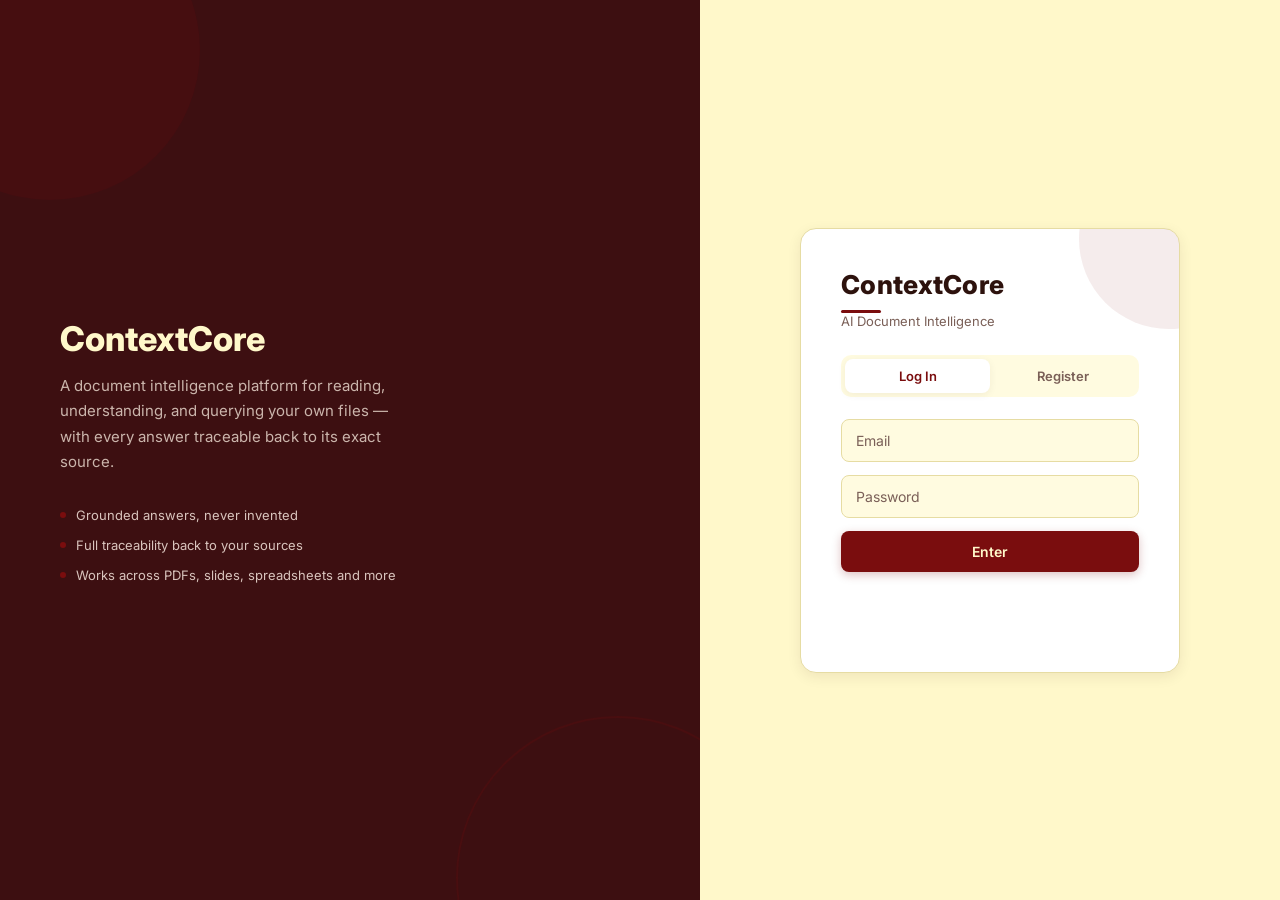
==== static/index.html @ 9d510f51 "Initial commit: ContextCore RAG project" ====
<!DOCTYPE html>
<html lang="en">
<head>
<meta charset="UTF-8">
<title>ContextCore</title>
<link rel="icon" href="data:image/svg+xml,<svg xmlns=%22http://www.w3.org/2000/svg%22 viewBox=%220 0 20 20%22><rect width=%2220%22 height=%2220%22 rx=%225%22 fill=%22%237A0D0E%22/></svg>">
<link rel="preconnect" href="https://fonts.googleapis.com">
<link rel="preconnect" href="https://fonts.gstatic.com" crossorigin>
<link href="https://fonts.googleapis.com/css2?family=Inter:wght@400;500;600;700;800&display=swap" rel="stylesheet">
<link rel="stylesheet" href="style.css?v=6">
</head>
<body>

<div id="auth-screen" class="screen">
  <div class="auth-split">
    <div class="auth-brand-panel">
      <div class="auth-brand-title">ContextCore</div>
      <div class="auth-brand-sub">A document intelligence platform for reading, understanding, and querying your own files — with every answer traceable back to its exact source.</div>
      <div class="auth-brand-features">
        <div class="auth-brand-feature"><span class="auth-brand-feature-dot"></span>Grounded answers, never invented</div>
        <div class="auth-brand-feature"><span class="auth-brand-feature-dot"></span>Full traceability back to your sources</div>
        <div class="auth-brand-feature"><span class="auth-brand-feature-dot"></span>Works across PDFs, slides, spreadsheets and more</div>
      </div>
    </div>
    <div class="auth-form-panel">
      <div class="auth-card">
        <div class="brand-text-large">ContextCore</div>
        <div class="auth-accent-bar"></div>
        <p class="subtitle">AI Document Intelligence</p>
        <div class="tabs">
          <button class="tab active" data-tab="login">Log In</button>
          <button class="tab" data-tab="register">Register</button>
        </div>
        <form id="login-form" class="auth-form">
          <input type="email" id="login-email" placeholder="Email" required>
          <input type="password" id="login-password" placeholder="Password" required>
          <button type="submit" class="btn-primary">Enter</button>
          <p class="error" id="login-error"></p>
        </form>
        <form id="register-form" class="auth-form hidden">
          <input type="email" id="register-email" placeholder="Email" required>
          <input type="password" id="register-password" placeholder="Password (min 8 characters)" required>
          <button type="submit" class="btn-primary">Create Account</button>
          <p class="error" id="register-error"></p>
        </form>
        <p class="session-note" id="session-note"></p>
      </div>
    </div>
  </div>
</div>

<div id="dashboard-screen" class="screen hidden">
  <aside class="sidebar" id="sidebar">
    <div class="sidebar-top">
      <div class="sidebar-logo"><span class="logo-mark small"></span><span class="sidebar-logo-text">ContextCore</span></div>
      <button id="sidebar-toggle" class="sidebar-toggle" title="Collapse sidebar">&lt;</button>
    </div>
    <div class="sidebar-section-label">Workspace</div>
    <button class="nav-item active" data-view="overview">Overview</button>
    <button class="nav-item" data-view="ask">Ask AI</button>
    <button class="nav-item" data-view="documents">Documents</button>
    <button class="nav-item" data-view="history">Chat History</button>
    <button class="nav-item" data-view="pipeline">RAG Pipeline</button>
    <button class="nav-item" data-view="evaluation">Evaluation</button>
    <button class="nav-item" data-view="settings">Settings</button>
    <div class="sidebar-spacer"></div>
    <div class="sidebar-user" id="sidebar-user"></div>
    <button id="logout-btn" class="nav-item logout">Log Out</button>
  </aside>

  <main class="content">

    <section id="view-overview" class="view active">
      <div class="hero-panel">
        <div class="hero-text">
          <div class="hero-greeting" id="hero-greeting">Welcome back</div>
          <div class="hero-sub">System status: <span id="hero-status">checking</span></div>
        </div>
        <button id="refresh-btn" class="btn-secondary">Refresh</button>
      </div>

      <div class="explainer-panel">
        <div class="explainer-title">How this system works</div>
        <div class="explainer-steps">
          <div class="explainer-step">
            <div class="explainer-step-num">1</div>
            <div class="explainer-step-title">Upload documents</div>
            <div class="explainer-step-desc">Add PDFs, slides, spreadsheets or notes on the Documents page. Each file is automatically read, split into smaller pieces, and made searchable.</div>
          </div>
          <div class="explainer-divider"></div>
          <div class="explainer-step">
            <div class="explainer-step-num">2</div>
            <div class="explainer-step-title">Ask a question</div>
            <div class="explainer-step-desc">On Ask AI, type any question. The system searches your uploaded documents for the most relevant pieces automatically.</div>
          </div>
          <div class="explainer-divider"></div>
          <div class="explainer-step">
            <div class="explainer-step-num">3</div>
            <div class="explainer-step-title">Get a grounded answer</div>
            <div class="explainer-step-desc">The answer is generated only from what was found in your documents, with the exact sources shown alongside it.</div>
          </div>
        </div>
      </div>

      <div class="stat-section-title">System status</div>
      <div class="stat-grid">
        <div class="stat-card tooltip-host">
          <div class="stat-label">Documents</div>
          <div class="stat-value skeleton" id="stat-documents">—</div>
          <div class="stat-sub" id="stat-documents-sub"></div>
          <span class="tooltip-bubble">The total number of files you've uploaded and indexed for search.</span>
        </div>
        <div class="stat-card tooltip-host">
          <div class="stat-label">Indexed Chunks</div>
          <div class="stat-value skeleton" id="stat-chunks">—</div>
          <div class="stat-sub" id="stat-chunks-sub"></div>
          <span class="tooltip-bubble">Documents are split into smaller pieces so the AI can find the exact relevant part of a large file.</span>
        </div>
        <div class="stat-card tooltip-host">
          <div class="stat-label">Collections</div>
          <div class="stat-value skeleton" id="stat-collections">—</div>
          <div class="stat-sub">Subject groupings</div>
          <span class="tooltip-bubble">Optional labels you give documents when uploading, so you can group and browse them by subject later.</span>
        </div>
        <div class="stat-card tooltip-host">
          <div class="stat-label">Index Health</div>
          <div class="stat-value skeleton" id="stat-health">—</div>
          <div class="stat-sub" id="stat-health-sub"></div>
          <span class="tooltip-bubble">A background check confirming nothing is broken or inconsistent in the underlying data.</span>
        </div>
        <div class="stat-card tooltip-host">
          <div class="stat-label">LLM Provider</div>
          <div class="stat-value skeleton" id="stat-provider">—</div>
          <div class="stat-sub">Current backend</div>
          <span class="tooltip-bubble">The AI model currently generating your answers.</span>
        </div>
        <div class="stat-card tooltip-host">
          <div class="stat-label">Embedding Model</div>
          <div class="stat-value skeleton" id="stat-embedding">—</div>
          <div class="stat-sub">Local, CPU</div>
          <span class="tooltip-bubble">The model that converts your text into a searchable numeric form. Runs on this machine.</span>
        </div>
        <div class="stat-card tooltip-host">
          <div class="stat-label">Latest Recall@K</div>
          <div class="stat-value skeleton" id="stat-recall">—</div>
          <div class="stat-sub" id="stat-recall-sub">Not evaluated</div>
          <span class="tooltip-bubble">A measured accuracy score: of a test set of questions, what percentage found their correct source.</span>
        </div>
        <div class="stat-card tooltip-host">
          <div class="stat-label">Failed Documents</div>
          <div class="stat-value skeleton" id="stat-failed">—</div>
          <div class="stat-sub">Need attention</div>
          <span class="tooltip-bubble">Documents that failed to process and may need to be re-uploaded.</span>
        </div>
      </div>

      <div id="load-error" class="load-error hidden"></div>
    </section>

    <section id="view-ask" class="view">
      <div class="panel-header">
        <h2>Ask AI</h2>
        <div class="header-actions">
          <span id="usage-counter" class="usage-counter"></span>
          <div class="doc-scope-wrap">
            <button type="button" id="doc-scope-btn" class="doc-scope-btn">All documents</button>
            <div id="doc-scope-panel" class="doc-scope-panel hidden"></div>
          </div>
          <button id="export-chat-btn" class="export-btn">Export Chat</button>
          <button id="new-chat-btn" class="btn-secondary btn-small">New Chat</button>
          <div class="advanced-wrap">
            <button id="advanced-toggle" class="btn-ghost btn-small">Advanced Options</button>
            <div id="advanced-panel" class="advanced-panel hidden">
        <div class="advanced-option">
          <div class="advanced-option-head">
            <label class="switch"><input type="checkbox" id="opt-multi-query"><span class="slider"></span></label>
            <div class="advanced-option-title">Multi-query search</div>
          </div>
          <div class="advanced-option-desc">Rephrases your question 2–3 different ways and searches for each, then merges the results. <strong>Best for:</strong> vague or multi-part questions. <strong>Trade-off:</strong> a few seconds slower.</div>
        </div>
        <div class="advanced-option">
          <div class="advanced-option-head">
            <label class="switch"><input type="checkbox" id="opt-compression"><span class="slider"></span></label>
            <div class="advanced-option-title">Compress context</div>
          </div>
          <div class="advanced-option-desc">Trims each retrieved source down to only its most relevant sentences before answering. <strong>Best for:</strong> long, noisy documents. <strong>Trade-off:</strong> may occasionally cut something useful.</div>
        </div>
            </div>
          </div>
        </div>
      </div>

      <div id="chat-window" class="chat-window">
        <div class="chat-empty" id="chat-empty-state">
          <div class="chat-empty-title">Ask anything about your documents</div>
          <div class="chat-empty-sub">Try one of these, or type your own question below.</div>
          <div class="chat-suggestions">
            <button class="suggestion-chip">What documents do you have access to?</button>
            <button class="suggestion-chip">Summarize the main topics covered</button>
            <button class="suggestion-chip">What is the most important concept here?</button>
          </div>
        </div>
      </div>

      <form id="chat-form" class="chat-input-row">
        <input type="text" id="chat-input" placeholder="Ask something... (press / to focus)" required autocomplete="off">
        <button type="submit" class="btn-primary" id="chat-send-btn">Send</button>
      </form>
    </section>

    <section id="view-documents" class="view">
      <div class="panel-header"><h2>Documents</h2></div>

      <div class="explainer-panel-small">
        <div class="explainer-title">Choosing a chunking strategy</div>
        <div class="strategy-grid">
          <div class="strategy-card">
            <div class="strategy-name">Recursive</div>
            <div class="strategy-desc">Splits text into fixed-size pieces, breaking cleanly at paragraphs and sentences where possible. A safe default for most documents.</div>
          </div>
          <div class="strategy-card">
            <div class="strategy-name">Semantic</div>
            <div class="strategy-desc">Groups sentences by meaning, so each piece stays on a single topic. Better for documents with distinct sections or ideas.</div>
          </div>
          <div class="strategy-card">
            <div class="strategy-name">Contextual</div>
            <div class="strategy-desc">Adds short surrounding context to each piece before storing it, helping the AI understand a piece even out of order. Best for dense technical material.</div>
          </div>
        </div>
      </div>

      <div class="upload-panel">
        <form id="upload-form" class="upload-row">
          <label class="file-input-label" id="file-label">Choose file
            <input type="file" id="upload-file" accept=".pdf,.docx,.txt,.md,.xlsx,.csv,.json,.html,.pptx" multiple style="display:none" required>
          </label>
          <input type="text" id="upload-doc-id" placeholder="Document ID (unique)" required>
          <input type="text" id="upload-collection" placeholder="Collection (optional)">
          <select id="upload-strategy">
            <option value="recursive">Recursive</option>
            <option value="semantic">Semantic</option>
            <option value="contextual">Contextual</option>
          </select>
          <button type="submit" class="btn-primary">Upload</button>
        </form>
        <div class="upload-status" id="upload-status"></div>
      </div>
      <div class="doc-filter-row">
        <select id="doc-collection-filter" class="doc-collection-filter">
          <option value="">All documents</option>
        </select>
      </div>
      <div class="doc-list" id="doc-list"><div class="empty-state">Loading documents...</div></div>
    </section>

    <section id="view-history" class="view">
      <div class="panel-header"><h2>Chat History</h2></div>
      <div class="history-layout">
        <div class="session-list">
          <input type="text" id="history-search" class="history-search" placeholder="Search chat history...">
          <div id="session-list-inner"><div class="empty-state">Loading sessions...</div></div>
        </div>
        <div class="session-detail" id="session-detail"><div class="empty-state">Select a session to view its messages.</div></div>
      </div>
    </section>

    <section id="view-pipeline" class="view">
      <div class="panel-header"><h2>RAG Pipeline</h2></div>
      <p class="section-intro">Enter any question below to see exactly how the system processes it, stage by stage, including real timing for each step.</p>
      <form id="trace-form" class="chat-input-row" style="margin-bottom: 20px;">
        <input type="text" id="trace-input" placeholder="Enter a question to trace through the pipeline..." required autocomplete="off">
        <button type="submit" class="btn-primary" id="trace-send-btn">Trace</button>
      </form>
      <div id="trace-result" class="trace-container">
        <div class="empty-state">Enter a question above to see it move through each pipeline stage.</div>
      </div>
    </section>

    <section id="view-evaluation" class="view">
      <div class="panel-header">
        <h2>Evaluation</h2>
        <button id="run-eval-btn" class="btn-primary btn-small">Run Evaluation</button>
      </div>
      <p class="section-intro">Evaluation measures real retrieval accuracy against a small set of known question-and-answer pairs. Recall@K is the percentage of questions where the correct source was found; MRR measures how highly it was ranked.</p>
      <div id="eval-status" class="upload-status"></div>
      <div id="eval-history" class="doc-list"><div class="empty-state">Loading evaluation history...</div></div>
    </section>

    <section id="view-settings" class="view">
      <div class="panel-header"><h2>Settings</h2></div>
      <div class="settings-section">
        <div class="settings-row">
          <div>
            <div class="settings-label">Appearance</div>
            <div class="settings-desc">Switch between light and dark mode.</div>
          </div>
          <label class="switch"><input type="checkbox" id="opt-dark-mode"><span class="slider"></span></label>
        </div>
        <div class="settings-row">
          <div>
            <div class="settings-label">Account</div>
            <div class="settings-desc" id="settings-email">—</div>
          </div>
        </div>
        <div class="settings-row">
          <div>
            <div class="settings-label">LLM Provider</div>
            <div class="settings-desc" id="settings-provider">—</div>
          </div>
        </div>
        <div class="settings-row">
          <div>
            <div class="settings-label">Embedding Model</div>
            <div class="settings-desc" id="settings-embedding">—</div>
          </div>
        </div>
      </div>
    </section>

  </main>
</div>

<script src="script.js?v=6"></script>
</body>
</html>
---- static/style.css ----
* { box-sizing: border-box; margin: 0; padding: 0; }

:root {
  --cream: #FFF8CA; --cream-soft: #FFFBE0; --white: #ffffff;
  --rosewood: #7A0D0E; --rosewood-dark: #58090a; --coffee: #2D120D; --coffee-soft: #3d0f11;
  --sky: #CDE3E8; --sky-dark: #a9c9d1; --ink: #2D120D; --ink-soft: #7a5f57;
  --border: #e6dca3; --danger: #a1382f; --success: #3f7a4a;
  --radius: 10px; --radius-sm: 8px;
  --shadow: 0 4px 14px rgba(45,18,13,0.08); --shadow-sm: 0 2px 8px rgba(45,18,13,0.06);
}

body[data-theme="dark"] {
  --cream: #14161a; --cream-soft: #1c1f24; --white: #22262c;
  --sky: #2f4650; --sky-dark: #3d5966; --ink: #f2f3f5; --ink-soft: #aab3bc;
  --border: #363c44; --coffee: #ffffff; --coffee-soft: #0f1012;
  --rosewood: #d94a3a; --rosewood-dark: #b93b2c;
  --shadow: 0 4px 16px rgba(0,0,0,0.6); --shadow-sm: 0 2px 10px rgba(0,0,0,0.45);
}
body[data-theme="dark"] .stat-value, body[data-theme="dark"] .doc-id, body[data-theme="dark"] .settings-label,
body[data-theme="dark"] .session-card-question, body[data-theme="dark"] .explainer-step-title,
body[data-theme="dark"] .hero-greeting, body[data-theme="dark"] .strategy-name,
body[data-theme="dark"] .brand-text, body[data-theme="dark"] .panel-header h2,
body[data-theme="dark"] .chat-empty-title, body[data-theme="dark"] .advanced-option-title {
  color: #ffffff;
}
body[data-theme="dark"] .stat-sub, body[data-theme="dark"] .doc-meta, body[data-theme="dark"] .session-card-meta,
body[data-theme="dark"] .settings-desc, body[data-theme="dark"] .explainer-step-desc,
body[data-theme="dark"] .strategy-desc, body[data-theme="dark"] .section-intro,
body[data-theme="dark"] .chat-empty-sub, body[data-theme="dark"] .advanced-option-desc,
body[data-theme="dark"] .msg-timestamp, body[data-theme="dark"] .citation-row {
  color: #b8c0c9;
}
body[data-theme="dark"] .stat-card, body[data-theme="dark"] .doc-card { border-left: 3px solid var(--rosewood); }
body[data-theme="dark"] .explainer-step-num { box-shadow: 0 0 0 3px rgba(217,74,58,0.2); }

* { transition: background-color 0.15s ease, border-color 0.15s ease, transform 0.15s ease, box-shadow 0.15s ease, opacity 0.15s ease, color 0.15s ease; }

body { font-family: 'Inter', -apple-system, sans-serif; font-size: 14px; background-color: var(--cream); color: var(--ink); height: 100vh; overflow: hidden; -webkit-font-smoothing: antialiased; }
.screen { height: 100vh; }
.hidden { display: none !important; }

@keyframes fadeSlideIn { from { opacity: 0; transform: translateY(6px); } to { opacity: 1; transform: translateY(0); } }
.msg-row { animation: fadeSlideIn 0.25s ease; }
.view.active { animation: fadeSlideIn 0.2s ease; }

/* --- Login: split-screen --- */
#auth-screen { padding: 0; }
.auth-split { display: flex; width: 100%; height: 100%; }
.auth-brand-panel { flex: 1; background: var(--coffee-soft); color: var(--cream); display: flex; flex-direction: column; justify-content: center; padding: 60px; position: relative; overflow: hidden; }
body[data-theme="dark"] .auth-brand-panel { background: #0d0e10; }
.auth-brand-panel::before { content: ""; position: absolute; top: -100px; left: -100px; width: 300px; height: 300px; background: var(--rosewood); opacity: 0.15; border-radius: 50%; }
.auth-brand-panel::after { content: ""; position: absolute; bottom: -140px; right: -80px; width: 320px; height: 320px; border: 2px solid var(--rosewood); opacity: 0.2; border-radius: 50%; }
.auth-brand-title { font-size: 34px; font-weight: 800; margin-bottom: 14px; position: relative; z-index: 1; }
.auth-brand-sub { font-size: 15px; color: #cbb5ac; max-width: 340px; line-height: 1.7; position: relative; z-index: 1; }
.auth-brand-features { margin-top: 32px; display: flex; flex-direction: column; gap: 14px; position: relative; z-index: 1; }
.auth-brand-feature { display: flex; align-items: center; gap: 10px; font-size: 13px; color: #d9c4bd; }
.auth-brand-feature-dot { width: 6px; height: 6px; border-radius: 50%; background: var(--rosewood); flex-shrink: 0; }
.auth-form-panel { flex: 1; display: flex; align-items: center; justify-content: center; background: var(--cream); }

.auth-card { background: var(--white); border-radius: 16px; box-shadow: var(--shadow); padding: 40px; width: 380px; border: 1.5px solid var(--border); position: relative; overflow: hidden; }
.auth-card::before { content: ""; position: absolute; top: -80px; right: -80px; width: 180px; height: 180px; background: var(--rosewood); opacity: 0.08; border-radius: 50%; }
.logo-row { display: flex; align-items: center; margin-bottom: 4px; position: relative; z-index: 1; }
.logo-mark { display: inline-block; width: 22px; height: 22px; background: var(--rosewood); border-radius: 6px; margin-right: 10px; box-shadow: 0 4px 10px rgba(122,13,14,0.3); }
.logo-mark.small { width: 16px; height: 16px; margin-right: 8px; border-radius: 5px; flex-shrink: 0; box-shadow: none; }
.brand-text { font-size: 20px; font-weight: 700; letter-spacing: 0.4px; color: var(--coffee); }
.auth-accent-bar { height: 3px; width: 40px; background: var(--rosewood); border-radius: 3px; margin-top: 10px; margin-bottom: -4px; position: relative; z-index: 1; }
.subtitle { font-size: 13px; color: var(--ink-soft); margin: 4px 0 26px; position: relative; z-index: 1; }
.tabs { display: flex; background: var(--cream-soft); border-radius: 10px; padding: 4px; margin-bottom: 22px; position: relative; z-index: 1; }
.tab { flex: 1; font-family: 'Inter', sans-serif; font-size: 13px; font-weight: 600; background: transparent; border: none; border-radius: 8px; padding: 9px; cursor: pointer; color: var(--ink-soft); }
.tab.active { background: var(--white); color: var(--rosewood); box-shadow: var(--shadow-sm); }
body[data-theme="dark"] .tab.active { border: 1px solid var(--rosewood); }
.auth-form { display: flex; flex-direction: column; gap: 13px; position: relative; z-index: 1; }
.auth-form input { font-family: 'Inter', sans-serif; font-size: 14px; background: var(--cream-soft); border: 1.5px solid var(--border); border-radius: var(--radius-sm); padding: 12px 14px; color: var(--ink); }
.auth-form input::placeholder { color: var(--ink-soft); }
.auth-form input:hover { border-color: var(--sky-dark); }
.auth-form input:focus { outline: none; border-color: var(--rosewood); background: var(--white); }
.btn-primary, .btn-secondary, .btn-ghost { font-family: 'Inter', sans-serif; font-size: 14px; font-weight: 600; border: none; border-radius: var(--radius-sm); padding: 12px 20px; cursor: pointer; }
.btn-small { padding: 8px 14px; font-size: 12.5px; }
.btn-primary { background: var(--rosewood); color: var(--cream); box-shadow: 0 3px 10px rgba(122,13,14,0.25); }
.btn-primary:hover { background: var(--rosewood-dark); transform: translateY(-1px); box-shadow: 0 5px 16px rgba(122,13,14,0.35); }
.btn-primary:active { transform: translateY(0); }
.btn-primary:disabled { background: #c9b8b3; cursor: not-allowed; transform: none; box-shadow: none; }
.btn-secondary { background: var(--sky); color: var(--coffee); }
.btn-secondary:hover { background: var(--sky-dark); transform: translateY(-1px); }
.btn-ghost { background: transparent; color: var(--rosewood); border: 1.5px solid var(--rosewood); }
.btn-ghost:hover { background: rgba(122,13,14,0.06); }
.btn-stop { background: var(--danger) !important; }
.btn-stop:hover { background: #8a2e26 !important; }
.error { color: var(--danger); font-size: 12px; min-height: 16px; position: relative; z-index: 1; }
.session-note { font-size: 12px; color: var(--rosewood); text-align: center; margin-top: 16px; min-height: 15px; position: relative; z-index: 1; }

#dashboard-screen { display: flex; height: 100vh; }
.sidebar { width: 216px; background: var(--coffee-soft); padding: 24px 16px; display: flex; flex-direction: column; gap: 2px; }
body[data-theme="dark"] .sidebar { background: #150f0c; }
.sidebar.collapsed { width: 60px; padding: 24px 8px; }
.sidebar-top { display: flex; justify-content: space-between; align-items: center; margin-bottom: 26px; }
.sidebar-logo { display: flex; align-items: center; font-size: 16px; font-weight: 700; color: var(--cream); letter-spacing: 0.2px; overflow: hidden; }
.sidebar.collapsed .sidebar-logo-text, .sidebar.collapsed .nav-item, .sidebar.collapsed .sidebar-user, .sidebar.collapsed .sidebar-section-label { display: none; }
.sidebar-toggle { background: none; border: none; color: #a08b7e; cursor: pointer; font-size: 13px; padding: 4px 8px; border-radius: 6px; flex-shrink: 0; font-family: monospace; }
.sidebar-toggle:hover { background: rgba(255,255,255,0.08); color: var(--cream); }
.sidebar.collapsed .sidebar-toggle { transform: scaleX(-1); }
.sidebar-section-label { font-size: 11px; color: #a08b7e; letter-spacing: 1px; margin-bottom: 8px; text-transform: uppercase; font-weight: 600; }
.nav-item { font-family: 'Inter', sans-serif; font-size: 13.5px; font-weight: 500; text-align: left; background: none; border: none; border-radius: var(--radius-sm); padding: 10px 12px; cursor: pointer; color: #d9c4bd; white-space: nowrap; overflow: hidden; }
.nav-item.active { background: var(--rosewood); color: var(--cream); }
.nav-item:not(.active):hover { background: rgba(255,255,255,0.06); color: var(--cream); }
.sidebar-spacer { flex: 1; }
.sidebar-user { font-size: 11px; color: #a08b7e; padding: 0 12px 8px; word-break: break-all; }
.nav-item.logout { color: #e08b7f; }
.nav-item.logout:hover { background: rgba(224,139,127,0.12); }

.content { flex: 1; padding: 30px 36px; overflow-y: auto; }
.view { display: none; height: 100%; }
.view.active { display: flex; flex-direction: column; }
.section-intro { font-size: 13px; color: var(--ink-soft); line-height: 1.6; margin-bottom: 18px; max-width: 720px; }

.hero-panel { background: var(--coffee-soft); color: var(--cream); border-radius: 14px; padding: 22px 26px; display: flex; justify-content: space-between; align-items: center; margin-bottom: 20px; }
body[data-theme="dark"] .hero-panel { background: #150f0c; }
.hero-greeting { font-size: 20px; font-weight: 700; margin-bottom: 4px; }
.hero-sub { font-size: 13px; color: #cbb5ac; }
#hero-status { color: var(--sky); font-weight: 600; }

.explainer-panel { background: var(--white); border-radius: var(--radius); padding: 22px 26px; margin-bottom: 26px; box-shadow: var(--shadow-sm); }
.explainer-panel-small { background: var(--white); border-radius: var(--radius); padding: 18px 22px; margin-bottom: 20px; box-shadow: var(--shadow-sm); }
.explainer-title { font-size: 15px; font-weight: 700; color: var(--coffee); margin-bottom: 16px; }
.explainer-steps { display: flex; align-items: flex-start; gap: 16px; }
.explainer-step { flex: 1; }
.explainer-step-num { width: 26px; height: 26px; border-radius: 50%; background: var(--rosewood); color: var(--cream); display: flex; align-items: center; justify-content: center; font-weight: 700; font-size: 13px; margin-bottom: 10px; }
.explainer-step-title { font-size: 13.5px; font-weight: 700; color: var(--coffee); margin-bottom: 6px; }
.explainer-step-desc { font-size: 12px; color: var(--ink-soft); line-height: 1.55; }
.explainer-divider { width: 1px; background: var(--border); align-self: stretch; margin-top: 4px; }

.strategy-grid { display: grid; grid-template-columns: repeat(3, 1fr); gap: 14px; }
.strategy-card { background: var(--cream-soft); border-radius: var(--radius-sm); padding: 14px 16px; }
.strategy-name { font-size: 13px; font-weight: 700; color: var(--rosewood); margin-bottom: 6px; }
.strategy-desc { font-size: 12px; color: var(--ink-soft); line-height: 1.55; }

.stat-section-title { font-size: 13px; font-weight: 700; color: var(--ink-soft); text-transform: uppercase; letter-spacing: 0.5px; margin-bottom: 14px; }
.stat-grid { display: grid; grid-template-columns: repeat(4, 1fr); gap: 16px; }
.stat-card { background: var(--white); border-radius: var(--radius); padding: 16px 18px; box-shadow: var(--shadow-sm); border-left: 3px solid var(--rosewood); border-top: 1px solid var(--border); border-right: 1px solid var(--border); border-bottom: 1px solid var(--border); position: relative; }
.stat-card:hover { transform: translateY(-2px); box-shadow: var(--shadow); border-color: var(--rosewood); }
.stat-label { font-size: 11px; color: var(--ink-soft); letter-spacing: 0.4px; margin-bottom: 8px; text-transform: uppercase; font-weight: 600; }
.stat-value { font-size: 26px; font-weight: 700; line-height: 1; color: var(--coffee); }
.stat-sub { font-size: 11.5px; color: var(--ink-soft); margin-top: 5px; min-height: 14px; }
.skeleton { color: #e6dca3; }
.load-error { margin-top: 20px; background: #fbe4e2; border-radius: var(--radius-sm); color: var(--danger); padding: 12px 16px; font-size: 13px; }

.tooltip-host { cursor: help; }
.tooltip-bubble { visibility: hidden; opacity: 0; position: absolute; bottom: calc(100% + 8px); left: 0; width: 220px; background: var(--coffee-soft); color: var(--cream); font-size: 11.5px; line-height: 1.5; padding: 10px 12px; border-radius: 8px; box-shadow: var(--shadow); z-index: 10; font-weight: 400; pointer-events: none; }
.tooltip-host:hover .tooltip-bubble { visibility: visible; opacity: 1; }

.panel-header { display: flex; justify-content: space-between; align-items: center; margin-bottom: 18px; flex-wrap: wrap; gap: 10px; }
.panel-header h2 { font-size: 20px; font-weight: 700; color: var(--coffee); }
.header-actions { display: flex; gap: 10px; align-items: center; flex-wrap: wrap; }

.usage-counter { font-size: 12px; color: var(--ink-soft); padding: 8px 12px; background: var(--cream-soft); border-radius: var(--radius-sm); white-space: nowrap; }

.doc-scope-wrap { position: relative; }
.doc-scope-btn { font-family: 'Inter', sans-serif; font-size: 12.5px; padding: 8px 14px; background: var(--cream-soft); border: 1.5px solid var(--border); border-radius: var(--radius-sm); color: var(--ink); cursor: pointer; max-width: 200px; overflow: hidden; text-overflow: ellipsis; white-space: nowrap; }
.doc-scope-btn:hover { border-color: var(--rosewood); }
.doc-scope-panel { position: absolute; top: calc(100% + 6px); right: 0; width: 260px; max-height: 280px; overflow-y: auto; background: var(--white); border-radius: var(--radius); box-shadow: var(--shadow); padding: 10px; z-index: 20; border: 1px solid var(--border); }
.doc-scope-option { display: flex; align-items: center; gap: 10px; padding: 8px 10px; border-radius: 6px; font-size: 12.5px; color: var(--ink); cursor: pointer; }
.doc-scope-option:hover { background: var(--cream-soft); }

.export-btn { background: var(--sky); color: var(--coffee); border: none; border-radius: var(--radius-sm); padding: 8px 14px; font-size: 12.5px; font-weight: 600; cursor: pointer; }
.export-btn:hover { background: var(--sky-dark); }

.advanced-panel { background: var(--white); border-radius: var(--radius); padding: 18px 20px; margin-bottom: 16px; box-shadow: var(--shadow-sm); display: flex; flex-direction: column; gap: 16px; border: 1px solid var(--border); }
.advanced-option-head { display: flex; align-items: center; gap: 12px; margin-bottom: 6px; }
.advanced-option-title { font-size: 13.5px; font-weight: 700; color: var(--coffee); }
.advanced-option-desc { font-size: 12px; color: var(--ink-soft); line-height: 1.6; padding-left: 52px; }
.advanced-option-desc strong { color: var(--coffee); }

.switch { position: relative; display: inline-block; width: 38px; height: 22px; flex-shrink: 0; }
.switch input { opacity: 0; width: 0; height: 0; }
.slider { position: absolute; cursor: pointer; top: 0; left: 0; right: 0; bottom: 0; background-color: #d9cfc0; border-radius: 22px; }
.slider::before { position: absolute; content: ""; height: 16px; width: 16px; left: 3px; bottom: 3px; background-color: white; border-radius: 50%; transition: transform 0.2s; }
input:checked + .slider { background-color: var(--rosewood); }
input:checked + .slider::before { transform: translateX(16px); }
body[data-theme="dark"] .slider { background-color: #3a3f46; }

.chat-window { flex: 1; background: var(--white); border-radius: var(--radius); padding: 20px; overflow-y: auto; margin-bottom: 16px; box-shadow: var(--shadow-sm); display: flex; flex-direction: column; gap: 14px; border: 1px solid var(--border); }
.chat-empty { text-align: center; margin-top: 40px; }
.chat-empty-title { font-size: 15px; font-weight: 700; color: var(--coffee); margin-bottom: 6px; }
.chat-empty-sub { font-size: 12.5px; color: var(--ink-soft); margin-bottom: 18px; }
.chat-suggestions { display: flex; flex-direction: column; gap: 8px; align-items: center; }
.suggestion-chip { background: var(--cream-soft); border: 1.5px solid var(--border); border-radius: 20px; padding: 9px 18px; font-size: 12.5px; color: var(--coffee); cursor: pointer; font-family: 'Inter', sans-serif; }
.suggestion-chip:hover { background: var(--sky); border-color: var(--sky-dark); }

.date-divider { display: flex; justify-content: center; margin: 6px 0; }
.date-divider-pill { background: var(--sky); color: var(--coffee); font-size: 11px; font-weight: 600; padding: 5px 14px; border-radius: 14px; border: 1px solid var(--border); }

.msg-row { display: flex; }
.msg-row.user { justify-content: flex-end; }
.msg-row.assistant { justify-content: flex-start; }
.msg { max-width: 70%; display: flex; flex-direction: column; }
.msg-row.user .msg { align-items: flex-end; }
.msg-row.assistant .msg { align-items: flex-start; }
.bubble { padding: 12px 16px; font-size: 13.5px; line-height: 1.6; border-radius: 14px; }
.bubble strong { font-weight: 700; }
.msg-row.user .bubble { background: var(--rosewood); color: var(--cream); border-bottom-right-radius: 4px; }
.msg-row.assistant .bubble { background: var(--sky); color: var(--coffee); border-bottom-left-radius: 4px; }
body[data-theme="dark"] .msg-row.assistant .bubble { color: #eef0f2; }
.msg-meta { display: flex; gap: 10px; margin-top: 7px; align-items: center; flex-wrap: wrap; }
.badge { font-size: 10.5px; font-weight: 600; letter-spacing: 0.3px; text-transform: uppercase; padding: 3px 9px; border-radius: 20px; color: white; }
.badge[data-cls="direct"] { background: var(--ink-soft); }
.badge[data-cls="simple"] { background: var(--rosewood); }
.badge[data-cls="complex"] { background: #b5478a; }
.badge[data-cls="calculation"] { background: #b58a1e; }
.citations-toggle { font-size: 11.5px; color: var(--rosewood); cursor: pointer; text-decoration: underline; background: none; border: none; font-family: inherit; }
.citations-panel { margin-top: 9px; font-size: 11.5px; background: var(--cream-soft); border-radius: var(--radius-sm); padding: 10px 12px; max-width: 320px; }
.citation-row { padding: 4px 0; border-bottom: 1px solid var(--border); }
.citation-row:last-child { border-bottom: none; }

.confidence-dot { display: inline-block; width: 8px; height: 8px; border-radius: 50%; margin-right: 6px; vertical-align: middle; }
.confidence-dot[data-level="high"] { background: #3f9a4c; }
.confidence-dot[data-level="medium"] { background: #d1a52c; }
.confidence-dot[data-level="low"] { background: #c0392b; }

.msg-actions { display: flex; gap: 10px; margin-top: 5px; }
.msg-row.user .msg-actions { justify-content: flex-end; }
.msg-action-btn, .regen-btn { background: none; border: none; cursor: pointer; color: var(--ink-soft); font-family: 'Inter', sans-serif; font-size: 11px; padding: 2px 5px; border-radius: 5px; }
.msg-action-btn:hover, .regen-btn:hover { background: rgba(0,0,0,0.06); color: var(--coffee); }
.msg-action-btn.copied { color: var(--success); }
.msg-timestamp { font-size: 10px; color: var(--ink-soft); margin-top: 3px; }

.typing-bubble { background: var(--sky); padding: 12px 16px; border-radius: 14px; border-bottom-left-radius: 4px; display: flex; align-items: center; gap: 10px; font-size: 12.5px; color: var(--coffee); }
.typing-dots { display: inline-flex; gap: 4px; }
.typing-dots span { width: 6px; height: 6px; background: var(--coffee); border-radius: 50%; animation: bounce 1.2s infinite ease-in-out; opacity: 0.5; }
.typing-dots span:nth-child(2) { animation-delay: 0.15s; }
.typing-dots span:nth-child(3) { animation-delay: 0.3s; }
@keyframes bounce { 0%, 60%, 100% { transform: translateY(0); opacity: 0.4; } 30% { transform: translateY(-4px); opacity: 1; } }

.chat-input-row { display: flex; gap: 12px; }
.chat-input-row input { flex: 1; font-family: 'Inter', sans-serif; font-size: 14px; background: var(--white); border: 1.5px solid var(--border); border-radius: var(--radius-sm); padding: 13px 16px; box-shadow: var(--shadow-sm); color: var(--ink); }
.chat-input-row input:focus { outline: none; border-color: var(--rosewood); }

.upload-panel { background: var(--white); border-radius: var(--radius); padding: 20px 22px; margin-bottom: 22px; box-shadow: var(--shadow-sm); border: 1px solid var(--border); }
.upload-row { display: flex; gap: 12px; align-items: center; flex-wrap: wrap; }
.upload-row input[type="text"], .upload-row select { font-family: 'Inter', sans-serif; font-size: 13.5px; background: var(--cream-soft); border: 1.5px solid var(--border); border-radius: var(--radius-sm); padding: 10px 13px; color: var(--ink); }
.upload-row input:focus, .upload-row select:focus { outline: none; border-color: var(--rosewood); }
.file-input-label { font-size: 13.5px; padding: 10px 15px; background: var(--sky); border-radius: var(--radius-sm); cursor: pointer; font-weight: 500; color: var(--coffee); border: 1px solid var(--border); }
.file-input-label:hover { background: var(--sky-dark); }
.upload-status { font-size: 12.5px; margin-top: 12px; min-height: 15px; }
.upload-status.success { color: var(--success); }
.upload-status.error { color: var(--danger); }
.bulk-results { margin-top: 12px; display: flex; flex-direction: column; gap: 6px; }
.bulk-result-row { font-size: 12px; padding: 8px 12px; border-radius: 6px; background: var(--cream-soft); }
.bulk-result-row.error { color: var(--danger); }
.bulk-result-row.success { color: var(--success); }

.doc-list { display: flex; flex-direction: column; gap: 10px; overflow-y: auto; }
.doc-card { background: var(--white); border-radius: var(--radius); padding: 14px 18px; display: flex; justify-content: space-between; align-items: center; box-shadow: var(--shadow-sm); border: 1px solid var(--border); }
.doc-card:hover { transform: translateY(-1px); box-shadow: var(--shadow); border-color: var(--rosewood); }
.doc-info { display: flex; flex-direction: column; gap: 4px; cursor: pointer; flex: 1; }
.doc-id { font-weight: 600; font-size: 13.5px; color: var(--coffee); }
.doc-id:hover { text-decoration: underline; }
.doc-meta { font-size: 11.5px; color: var(--ink-soft); }
.doc-right { display: flex; align-items: center; gap: 8px; }
.doc-status { font-size: 10.5px; font-weight: 600; padding: 3px 10px; border-radius: 20px; color: white; text-transform: uppercase; }
.doc-status[data-status="ready"] { background: var(--success); }
.doc-status[data-status="failed"] { background: var(--danger); }
.icon-btn { background: none; border: none; cursor: pointer; color: var(--ink-soft); font-size: 12px; padding: 5px 10px; border-radius: 6px; font-weight: 600; }
.icon-btn:hover { background: rgba(161,56,58,0.1); color: var(--danger); }
body[data-theme="dark"] .icon-btn:hover { background: rgba(192,57,43,0.15); }
.empty-state { color: var(--ink-soft); font-size: 13.5px; text-align: center; margin-top: 40px; }

.history-layout { display: flex; gap: 20px; flex: 1; overflow: hidden; }
.session-list { width: 300px; overflow-y: auto; display: flex; flex-direction: column; }
.history-search { width: 100%; margin-bottom: 12px; font-family: 'Inter', sans-serif; font-size: 13px; padding: 10px 14px; background: var(--white); border: 1.5px solid var(--border); border-radius: var(--radius-sm); color: var(--ink); flex-shrink: 0; }
.history-search:focus { outline: none; border-color: var(--rosewood); }
.history-search::placeholder { color: var(--ink-soft); }
#session-list-inner { display: flex; flex-direction: column; gap: 8px; overflow-y: auto; }
.session-card { background: var(--white); border-radius: var(--radius-sm); padding: 13px 15px; cursor: pointer; box-shadow: var(--shadow-sm); display: flex; justify-content: space-between; align-items: flex-start; gap: 8px; border: 1px solid var(--border); }
.session-card:hover { transform: translateY(-1px); box-shadow: var(--shadow); border-color: var(--rosewood); }
.session-card.active { border-left: 3px solid var(--rosewood); }
.session-card-text { flex: 1; overflow: hidden; }
.session-card-question { font-size: 13px; font-weight: 500; color: var(--coffee); margin-bottom: 4px; overflow: hidden; text-overflow: ellipsis; white-space: nowrap; }
.session-card-meta { font-size: 11px; color: var(--ink-soft); }
.session-detail { flex: 1; background: var(--white); border-radius: var(--radius); padding: 20px; overflow-y: auto; box-shadow: var(--shadow-sm); border: 1px solid var(--border); }

.trace-container { flex: 1; overflow-y: auto; }
.trace-stage { background: var(--white); border-radius: var(--radius); padding: 16px 20px; margin-bottom: 12px; box-shadow: var(--shadow-sm); border-left: 4px solid var(--sky); border-top: 1px solid var(--border); border-right: 1px solid var(--border); border-bottom: 1px solid var(--border); }
.trace-stage.active-stage { border-left-color: var(--rosewood); }
.trace-stage-header { display: flex; justify-content: space-between; align-items: center; margin-bottom: 8px; }
.trace-stage-name { font-weight: 700; font-size: 14px; color: var(--coffee); }
.trace-stage-time { font-size: 12px; color: var(--ink-soft); font-weight: 600; }
.trace-stage-detail { font-size: 12.5px; color: var(--ink-soft); line-height: 1.6; }
.trace-arrow { text-align: center; color: var(--ink-soft); font-size: 16px; margin: -4px 0 4px; }
.trace-total { background: var(--coffee-soft); color: var(--cream); border-radius: var(--radius); padding: 14px 20px; margin-top: 8px; font-weight: 700; text-align: center; }

.collection-card { background: var(--white); border-radius: var(--radius-sm); padding: 13px 15px; cursor: pointer; box-shadow: var(--shadow-sm); margin-bottom: 8px; border: 1px solid var(--border); }
.collection-card:hover { transform: translateY(-1px); box-shadow: var(--shadow); border-color: var(--rosewood); }
.collection-card.active { border-left: 3px solid var(--rosewood); }
.collection-card-name { font-size: 13.5px; font-weight: 600; color: var(--coffee); margin-bottom: 4px; }
.collection-card-count { font-size: 11px; color: var(--ink-soft); }

.settings-section { background: var(--white); border-radius: var(--radius); box-shadow: var(--shadow-sm); overflow: hidden; max-width: 560px; border: 1px solid var(--border); }
.settings-row { display: flex; justify-content: space-between; align-items: center; padding: 18px 22px; border-bottom: 1px solid var(--border); }
.settings-row:last-child { border-bottom: none; }
.settings-row:hover { background: var(--cream-soft); }
.settings-label { font-size: 13.5px; font-weight: 700; color: var(--coffee); margin-bottom: 4px; }
.settings-desc { font-size: 12.5px; color: var(--ink-soft); }

.brand-text-large { font-size: 24px; font-weight: 800; letter-spacing: 0.3px; color: var(--coffee); position: relative; z-index: 1; }

.input-with-icon { position: relative; }
.input-with-icon input { padding-left: 38px !important; }
.input-icon { position: absolute; left: 13px; top: 50%; transform: translateY(-50%); font-size: 13px; color: var(--ink-soft); pointer-events: none; }
.btn-with-arrow { display: flex; align-items: center; justify-content: center; gap: 8px; }
.btn-arrow { transition: transform 0.15s; }
.btn-primary:hover .btn-arrow { transform: translateX(3px); }
.brand-text-large { font-size: 26px; }

.trace-flow { position: relative; padding-left: 40px; }
.trace-flow::before { content: ""; position: absolute; left: 15px; top: 16px; bottom: 16px; width: 2px; background: var(--border); }
.trace-node { position: relative; margin-bottom: 16px; }
.trace-node-badge { position: absolute; left: -40px; top: 14px; width: 30px; height: 30px; border-radius: 50%; background: var(--rosewood); color: var(--cream); display: flex; align-items: center; justify-content: center; font-weight: 700; font-size: 13px; box-shadow: 0 0 0 4px var(--cream); z-index: 1; }
body[data-theme="dark"] .trace-node-badge { box-shadow: 0 0 0 4px var(--cream-soft); }

/* Bulk upload collapsible results */
.bulk-results-details { margin-top: 12px; }
.bulk-results-details summary { cursor: pointer; font-size: 12.5px; color: var(--rosewood); font-weight: 600; padding: 6px 0; }
.bulk-results-details .bulk-results { margin-top: 8px; }

/* Documents filter row */
.doc-filter-row { margin-bottom: 14px; }
.doc-collection-filter { font-family: 'Inter', sans-serif; font-size: 13px; padding: 9px 13px; background: var(--white); border: 1.5px solid var(--border); border-radius: var(--radius-sm); color: var(--ink); }
.doc-collection-filter:focus { outline: none; border-color: var(--rosewood); }

/* De-emphasized "View processing details" link */
.text-link-btn { background: none; border: none; cursor: pointer; color: var(--ink-soft); font-size: 11.5px; text-decoration: underline; padding: 4px 6px; font-family: 'Inter', sans-serif; }
.text-link-btn:hover { color: var(--rosewood); }

/* Continue conversation bar */
.continue-chat-bar { margin-bottom: 16px; padding-bottom: 14px; border-bottom: 1px dashed var(--border); }

/* Advanced Options as a compact popover, not a page-pushing block */
.advanced-wrap { position: relative; }
.advanced-panel { position: absolute; top: calc(100% + 8px); right: 0; width: 360px; z-index: 30; margin-bottom: 0; max-height: 400px; overflow-y: auto; }

/* Login: cleaner, no icon offset (icons removed) */
.auth-form input { padding-left: 14px !important; }
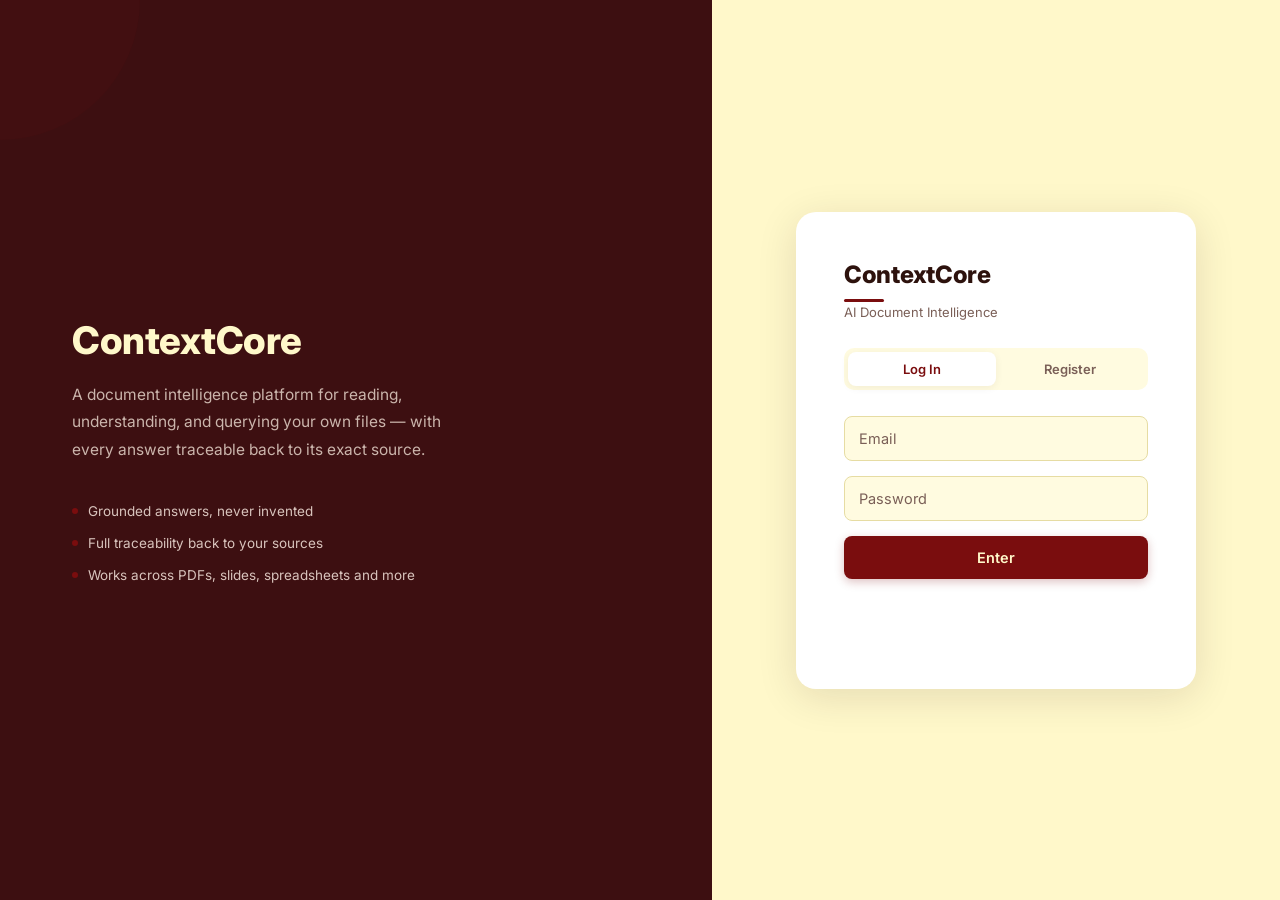
==== commit 7be3616d: "Initial commit: ContextCore" ====
--- a/static/index.html
+++ b/static/index.html
@@ -7,7 +7,7 @@
 <link rel="preconnect" href="https://fonts.googleapis.com">
 <link rel="preconnect" href="https://fonts.gstatic.com" crossorigin>
 <link href="https://fonts.googleapis.com/css2?family=Inter:wght@400;500;600;700;800&display=swap" rel="stylesheet">
-<link rel="stylesheet" href="style.css?v=6">
+<link rel="stylesheet" href="style.css?v=10">
 </head>
 <body>
 
@@ -170,6 +170,7 @@
           <button id="new-chat-btn" class="btn-secondary btn-small">New Chat</button>
           <div class="advanced-wrap">
             <button id="advanced-toggle" class="btn-ghost btn-small">Advanced Options</button>
+            <span id="advanced-status-chip" class="advanced-status-chip hidden"></span>
             <div id="advanced-panel" class="advanced-panel hidden">
         <div class="advanced-option">
           <div class="advanced-option-head">
@@ -211,8 +212,8 @@
     <section id="view-documents" class="view">
       <div class="panel-header"><h2>Documents</h2></div>
 
-      <div class="explainer-panel-small">
-        <div class="explainer-title">Choosing a chunking strategy</div>
+      <details class="explainer-panel-small explainer-collapsible">
+        <summary class="explainer-title">Choosing a chunking strategy (click to expand)</summary>
         <div class="strategy-grid">
           <div class="strategy-card">
             <div class="strategy-name">Recursive</div>
@@ -227,7 +228,7 @@
             <div class="strategy-desc">Adds short surrounding context to each piece before storing it, helping the AI understand a piece even out of order. Best for dense technical material.</div>
           </div>
         </div>
-      </div>
+      </details>
 
       <div class="upload-panel">
         <form id="upload-form" class="upload-row">
@@ -250,7 +251,7 @@
           <option value="">All documents</option>
         </select>
       </div>
-      <div class="doc-list" id="doc-list"><div class="empty-state">Loading documents...</div></div>
+      <div class="doc-list-scroll"><div class="doc-list" id="doc-list"><div class="empty-state">Loading documents...</div></div></div>
     </section>
 
     <section id="view-history" class="view">
@@ -320,6 +321,6 @@
   </main>
 </div>
 
-<script src="script.js?v=6"></script>
+<script src="script.js?v=10"></script>
 </body>
 </html>
--- a/static/style.css
+++ b/static/style.css
@@ -48,8 +48,8 @@
 .auth-split { display: flex; width: 100%; height: 100%; }
 .auth-brand-panel { flex: 1; background: var(--coffee-soft); color: var(--cream); display: flex; flex-direction: column; justify-content: center; padding: 60px; position: relative; overflow: hidden; }
 body[data-theme="dark"] .auth-brand-panel { background: #0d0e10; }
-.auth-brand-panel::before { content: ""; position: absolute; top: -100px; left: -100px; width: 300px; height: 300px; background: var(--rosewood); opacity: 0.15; border-radius: 50%; }
-.auth-brand-panel::after { content: ""; position: absolute; bottom: -140px; right: -80px; width: 320px; height: 320px; border: 2px solid var(--rosewood); opacity: 0.2; border-radius: 50%; }
+.auth-brand-panel::before { content: ""; position: absolute; top: -140px; left: -140px; width: 280px; height: 280px; background: var(--rosewood); opacity: 0.08; border-radius: 50%; }
+.auth-brand-panel::after { display: none; }
 .auth-brand-title { font-size: 34px; font-weight: 800; margin-bottom: 14px; position: relative; z-index: 1; }
 .auth-brand-sub { font-size: 15px; color: #cbb5ac; max-width: 340px; line-height: 1.7; position: relative; z-index: 1; }
 .auth-brand-features { margin-top: 32px; display: flex; flex-direction: column; gap: 14px; position: relative; z-index: 1; }
@@ -58,7 +58,7 @@
 .auth-form-panel { flex: 1; display: flex; align-items: center; justify-content: center; background: var(--cream); }
 
 .auth-card { background: var(--white); border-radius: 16px; box-shadow: var(--shadow); padding: 40px; width: 380px; border: 1.5px solid var(--border); position: relative; overflow: hidden; }
-.auth-card::before { content: ""; position: absolute; top: -80px; right: -80px; width: 180px; height: 180px; background: var(--rosewood); opacity: 0.08; border-radius: 50%; }
+.auth-card::before { display: none; }
 .logo-row { display: flex; align-items: center; margin-bottom: 4px; position: relative; z-index: 1; }
 .logo-mark { display: inline-block; width: 22px; height: 22px; background: var(--rosewood); border-radius: 6px; margin-right: 10px; box-shadow: 0 4px 10px rgba(122,13,14,0.3); }
 .logo-mark.small { width: 16px; height: 16px; margin-right: 8px; border-radius: 5px; flex-shrink: 0; box-shadow: none; }
@@ -340,3 +340,46 @@
 
 /* Login: cleaner, no icon offset (icons removed) */
 .auth-form input { padding-left: 14px !important; }
+
+.advanced-status-chip { font-size: 11px; font-weight: 600; color: var(--rosewood); background: var(--sky); padding: 5px 11px; border-radius: 14px; margin-left: 8px; white-space: nowrap; }
+
+.explainer-collapsible summary { cursor: pointer; list-style: none; }
+.explainer-collapsible summary::-webkit-details-marker { display: none; }
+.explainer-collapsible[open] .explainer-title { margin-bottom: 16px; }
+.explainer-collapsible .strategy-grid { margin-top: 16px; }
+
+#view-documents.view.active { display: flex; flex-direction: column; height: 100%; overflow: hidden; }
+.doc-list-scroll { flex: 1; overflow-y: auto; min-height: 0; }
+
+/* Login: cleaner professional spacing and typography */
+.auth-brand-panel { justify-content: center; padding: 80px 72px; }
+.auth-brand-title { font-size: 38px; letter-spacing: -0.5px; margin-bottom: 18px; }
+.auth-brand-sub { font-size: 15.5px; line-height: 1.75; max-width: 380px; }
+.auth-brand-features { margin-top: 40px; gap: 16px; }
+.auth-brand-feature { font-size: 13.5px; }
+.auth-card { box-shadow: 0 8px 40px rgba(45,18,13,0.12); border-radius: 20px; padding: 48px; width: 400px; border: none; }
+.brand-text-large { font-size: 24px; letter-spacing: -0.3px; }
+.subtitle { margin: 6px 0 28px; }
+.tabs { margin-bottom: 26px; }
+.auth-form { gap: 15px; }
+.auth-form input { padding: 13px 15px; font-size: 14.5px; }
+.btn-primary { padding: 13px 20px; font-size: 14.5px; }
+
+
+/* ===== Simple mode: hide technical UI ===== */
+body.simple-mode .nav-item[data-view="pipeline"],
+body.simple-mode .nav-item[data-view="evaluation"],
+body.simple-mode .advanced-wrap,
+body.simple-mode #usage-counter,
+body.simple-mode .explainer-panel-small,
+body.simple-mode #upload-doc-id,
+body.simple-mode #upload-collection,
+body.simple-mode #upload-strategy,
+body.simple-mode .doc-filter-row,
+body.simple-mode .text-link-btn,
+body.simple-mode .doc-meta,
+body.simple-mode .msg-meta .badge,
+body.simple-mode .stat-section-title,
+body.simple-mode .stat-grid {
+  display: none !important;
+}
